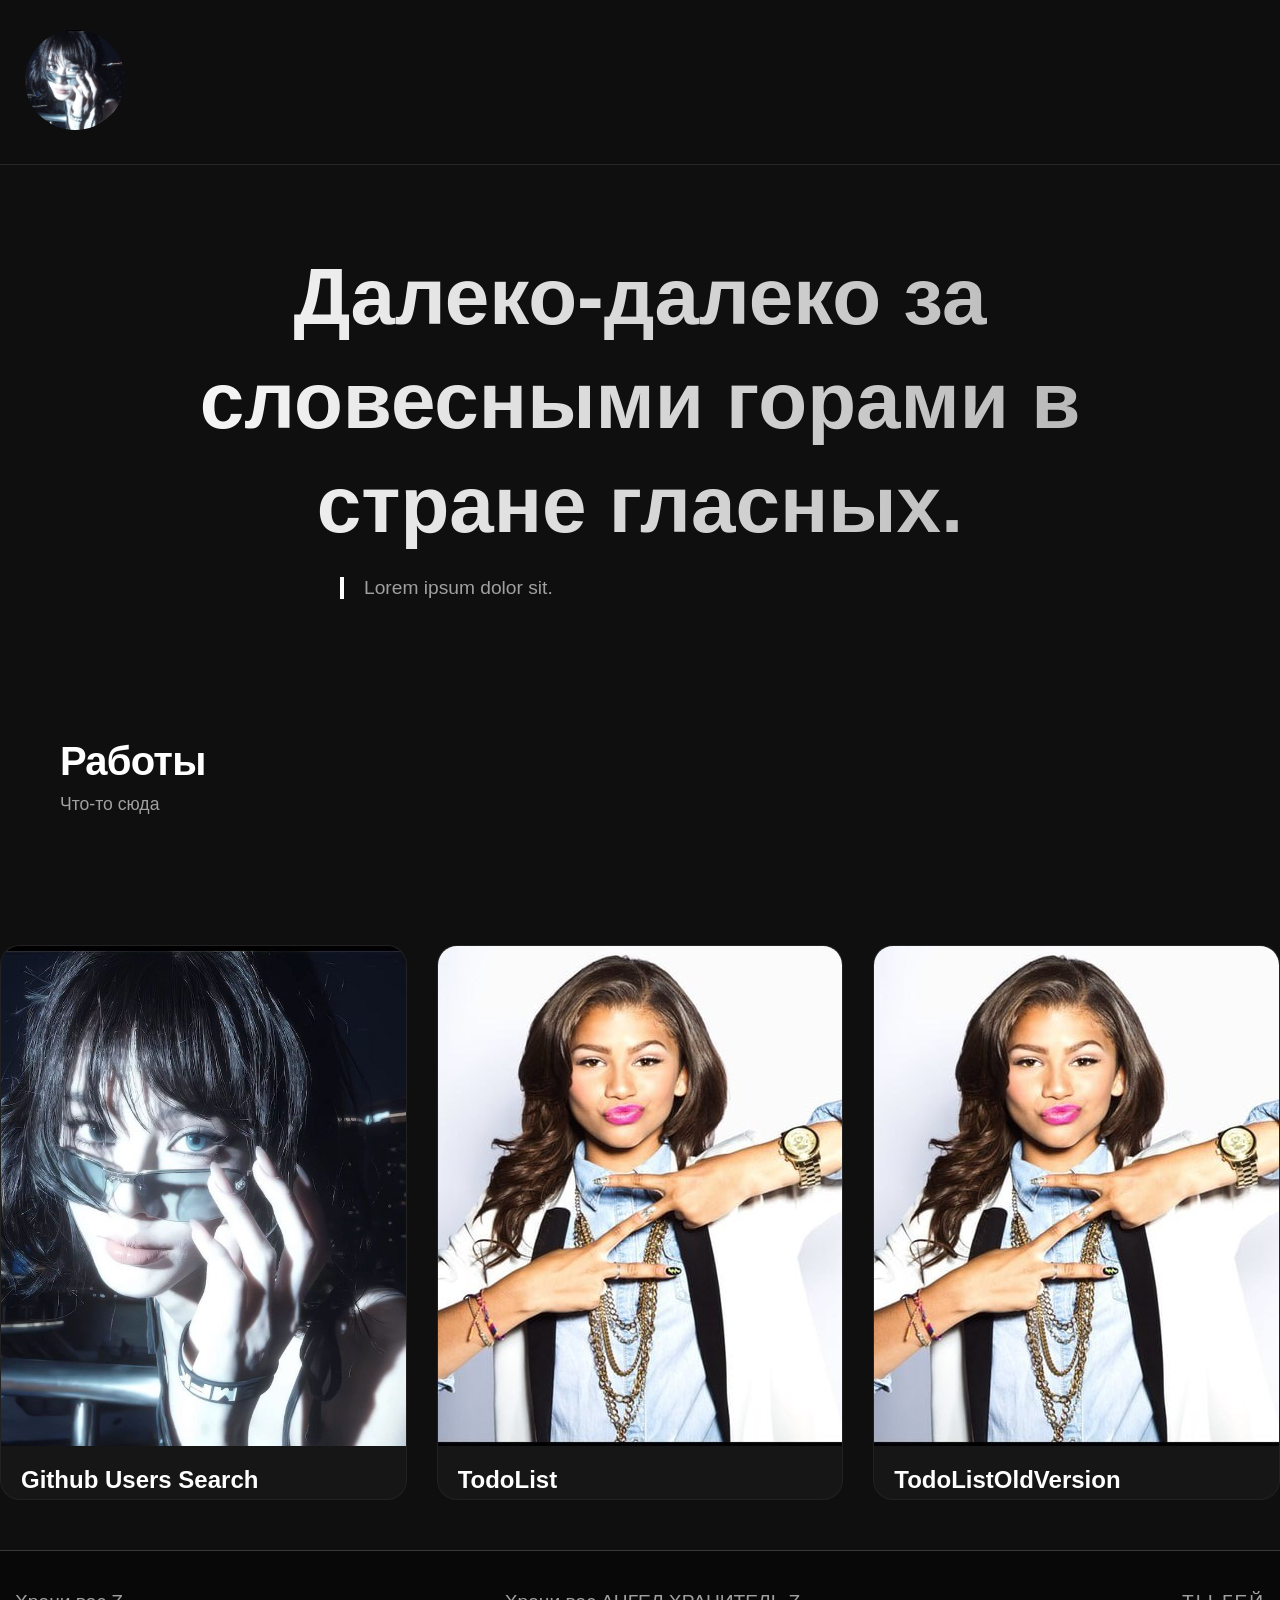
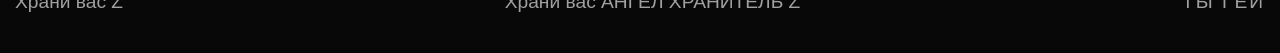
==== adventure1/index.html @ 6937dbf3 "portfolio-add" ====
<!DOCTYPE html>
<html lang="en">

<head>
    <meta charset="UTF-8">
    <meta name="viewport" content="width=device-width, initial-scale=1.0">
    <link rel="stylesheet" href="style/style.css">
    <title>Document</title>
</head>

<body>
    <header class="header">
        <div class="logoContainer">
            <div class="logo">
                <img src="img/logo.jpg" alt="logo" class="logoImg">
            </div>
        </div>
    </header>
    <main>
        <section class="title">
            <div class="container">
                <h1 class="textContainer">Далеко-далеко за словесными горами в стране гласных.</h1>
                <p class="textInfo">Lorem ipsum dolor sit.</p>
            </div>
        </section>

        <section class="works">
            <div class="container">
                <h2 class="worksTitle">Работы</h2>
                <p class="worksDiscription">Что-то сюда</p>
            </div>
        </section>

        <div class="worksJS">
            <!-- 1ая работа -->
            <a href="Github users/index.html" class="work-card">
                <div class="workCardImage">
                    <img src="img/logo.jpg" alt="GitHubSearch">
                </div>
                <h3 class="wordCardTitle">Github Users Search</h3>
            </a>
            <!-- 2ая работа -->
            <a href="todoAppOOP/index.html" class="work-card">
                <div class="workCardImage">
                    <img src="img/Z.jpg" alt="TodoList">
                </div>
                <h3 class="wordCardTitle">TodoList</h3>
            </a>
            <!-- 3ая -->
            <a href="todo1v/index.html" class="work-card" >
                <div class="workCardImage">
                    <img src="img/Z.jpg" alt="TodoListOld">
                </div>
                <h3 class="wordCardTitle">TodoListOldVersion</h3>
            </a>
        </div>
    </main>
    <footer class="footer">
        <div class="footerContainer">
            <p class="footerCopy">Храни вас Z</p>
            <p class="footerCopy">Храни вас АНГЕЛ ХРАНИТЕЛЬ Z </p>
            <p class="footerText">ТЫ ГЕЙ</p>
        </div>
    </footer>
</body>

</html>
---- adventure1/style/style.css ----
* {
    margin: 0;
    padding: 0;
    box-sizing: border-box;
}


body {
    font-family: sans-serif;
    background-color: #0f0f0f;
    color: #ffffff;
}


/* Шапка */
.header {
    padding: 30px 0;
    border-bottom: 1px solid rgb(255, 255, 255, 0.1);
    background-color: rgba(15, 15, 15, 0.877);
    backdrop-filter: blur(5px);
    position: sticky;
    top: 0;
    z-index: 10;
}

.container {
    max-width: 1200px;
    margin: 0 auto;
    padding: 0 20px;
}

.logoContainer {
    display: flex;
    justify-content: space-between;
    align-items: center;
}

.logoImg {
    height: 100px;
    width: 100px;
    object-fit: cover;
    border-radius: 50%;
    margin-left: 25px;
}

/* Главная страница */

.title {
    padding: 80px 0 60px 0;
    text-align: center;
}

.textContainer {
    font-size: clamp(2.5rem, 8vw, 5rem);
    line-height: 1.3;
    margin-bottom: 20px;
    background: linear-gradient(to right, #fff, #b0b0b0);
    color: transparent;
    background-clip: text;
}

.textInfo {
    font-size: 1.2rem;
    color: #a0a0a0;
    max-width: 600px;
    margin: 0 auto;
    border-left: 4px solid #fff;
    padding-left: 20px;
    text-align: left;
}

/* Работы */
.works {
    padding: 80px 0;
}

.worksTitle {
    font-size: 2.5rem;
    font-weight: 600;
    margin-bottom: 10px;
    letter-spacing: -0.02em;
}

.worksDiscription {
    font-size: 1.1rem;
    color: #a0a0a0;
    margin-bottom: 50px;
    max-width: 500px;
}

.worksJS {
    display: grid;
    gap: 30px;
    grid-template-columns: repeat(auto-fit, minmax(300px, 1fr));
}

.work-card {
    display: block;
    text-decoration: none;
    color: white;
    background-color: #161616;
    border-radius: 20px;
    overflow: hidden;
    transition: transform 0.3s ease, box-shadow 0.3s ease;
    border: 1px solid rgba(255, 255, 255, 0.05);
}

.work-card:hover {
    transform: translateY(-8px);
    box-shadow: 0 20px 40px rgba(0, 0, 0, 0.5);
    border-color: rgba(255, 255, 255, 0.2);
}

.workCardImage {
    width: 100%;
    height: 500px;
    /* Фиксированная высота */
    overflow: hidden;
}

.workCardImage img {
    width: 100%;
    height: 100%;
    object-fit: cover;
    /* Обрезает изображение, чтобы заполнить контейнер */
    transition: transform 0.5s ease;
    display: block;
}

.workCardImage:hover .workCardImage img {
    transform: scale(1.05);
}

.wordCardTitle {
    font-size: 1.5rem;
    font-weight: 600;
    padding: 20px 20px 5px 20px;
}

.wordCardDesk {
    font-size: 0.95rem;
    color: #b0b0b0;
    padding: 0 20px 20px 20px;
}

/* footer */

.footer {
    margin-top: 50px;
    padding: 40px 0;
    border-top: 1px solid rgba(255, 255, 255, 0.2);
    background-color: #080808;
}

.footerContainer {
    display: flex;
    justify-content: space-between;
    align-items: center;
    color: #a0a0a0;
    padding: 0 15px;
}

.footerCopy {
    font-size: 1.2rem;
}

.footerText {
    font-size: 1.2rem;
    text-transform: uppercase;
    letter-spacing: 2px;
}
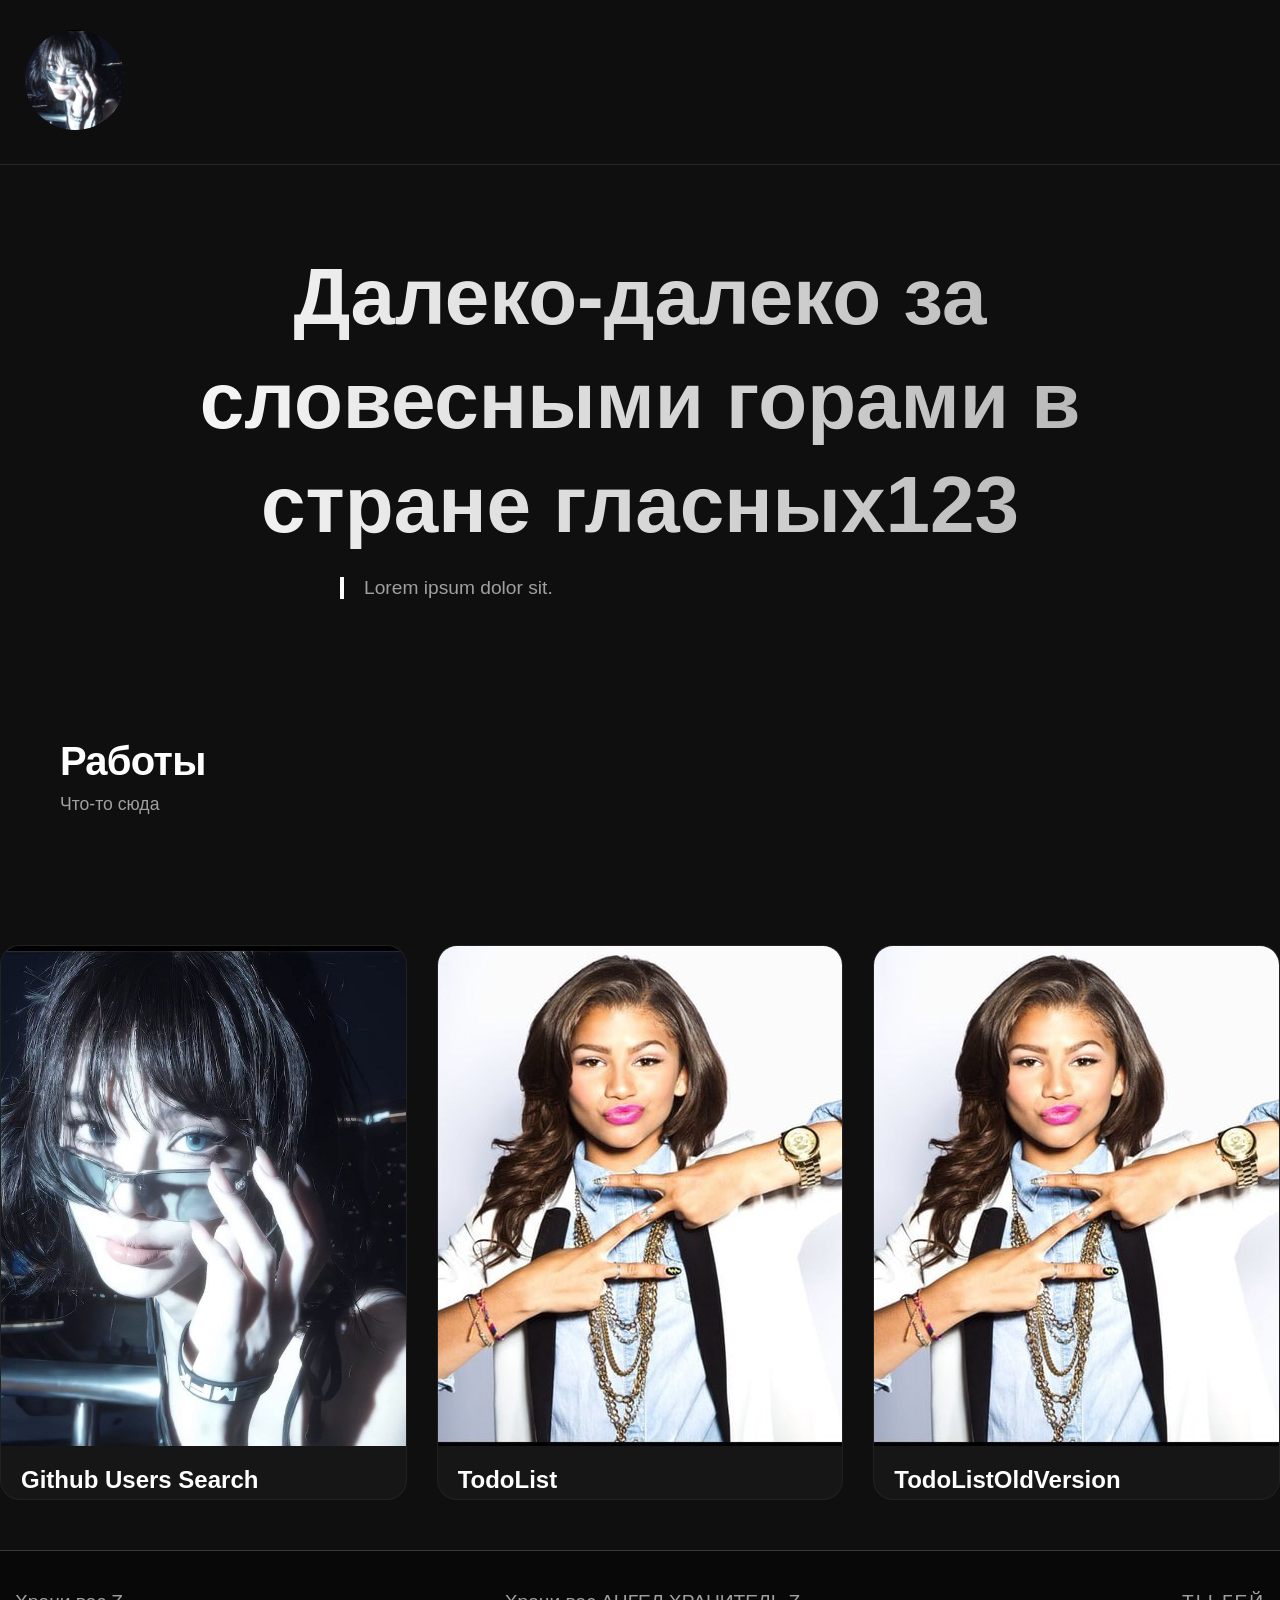
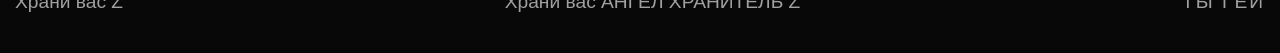
==== commit 88eea224: "add-123" ====
--- a/adventure1/index.html
+++ b/adventure1/index.html
@@ -19,7 +19,7 @@
     <main>
         <section class="title">
             <div class="container">
-                <h1 class="textContainer">Далеко-далеко за словесными горами в стране гласных.</h1>
+                <h1 class="textContainer">Далеко-далеко за словесными горами в стране гласных123</h1>
                 <p class="textInfo">Lorem ipsum dolor sit.</p>
             </div>
         </section>
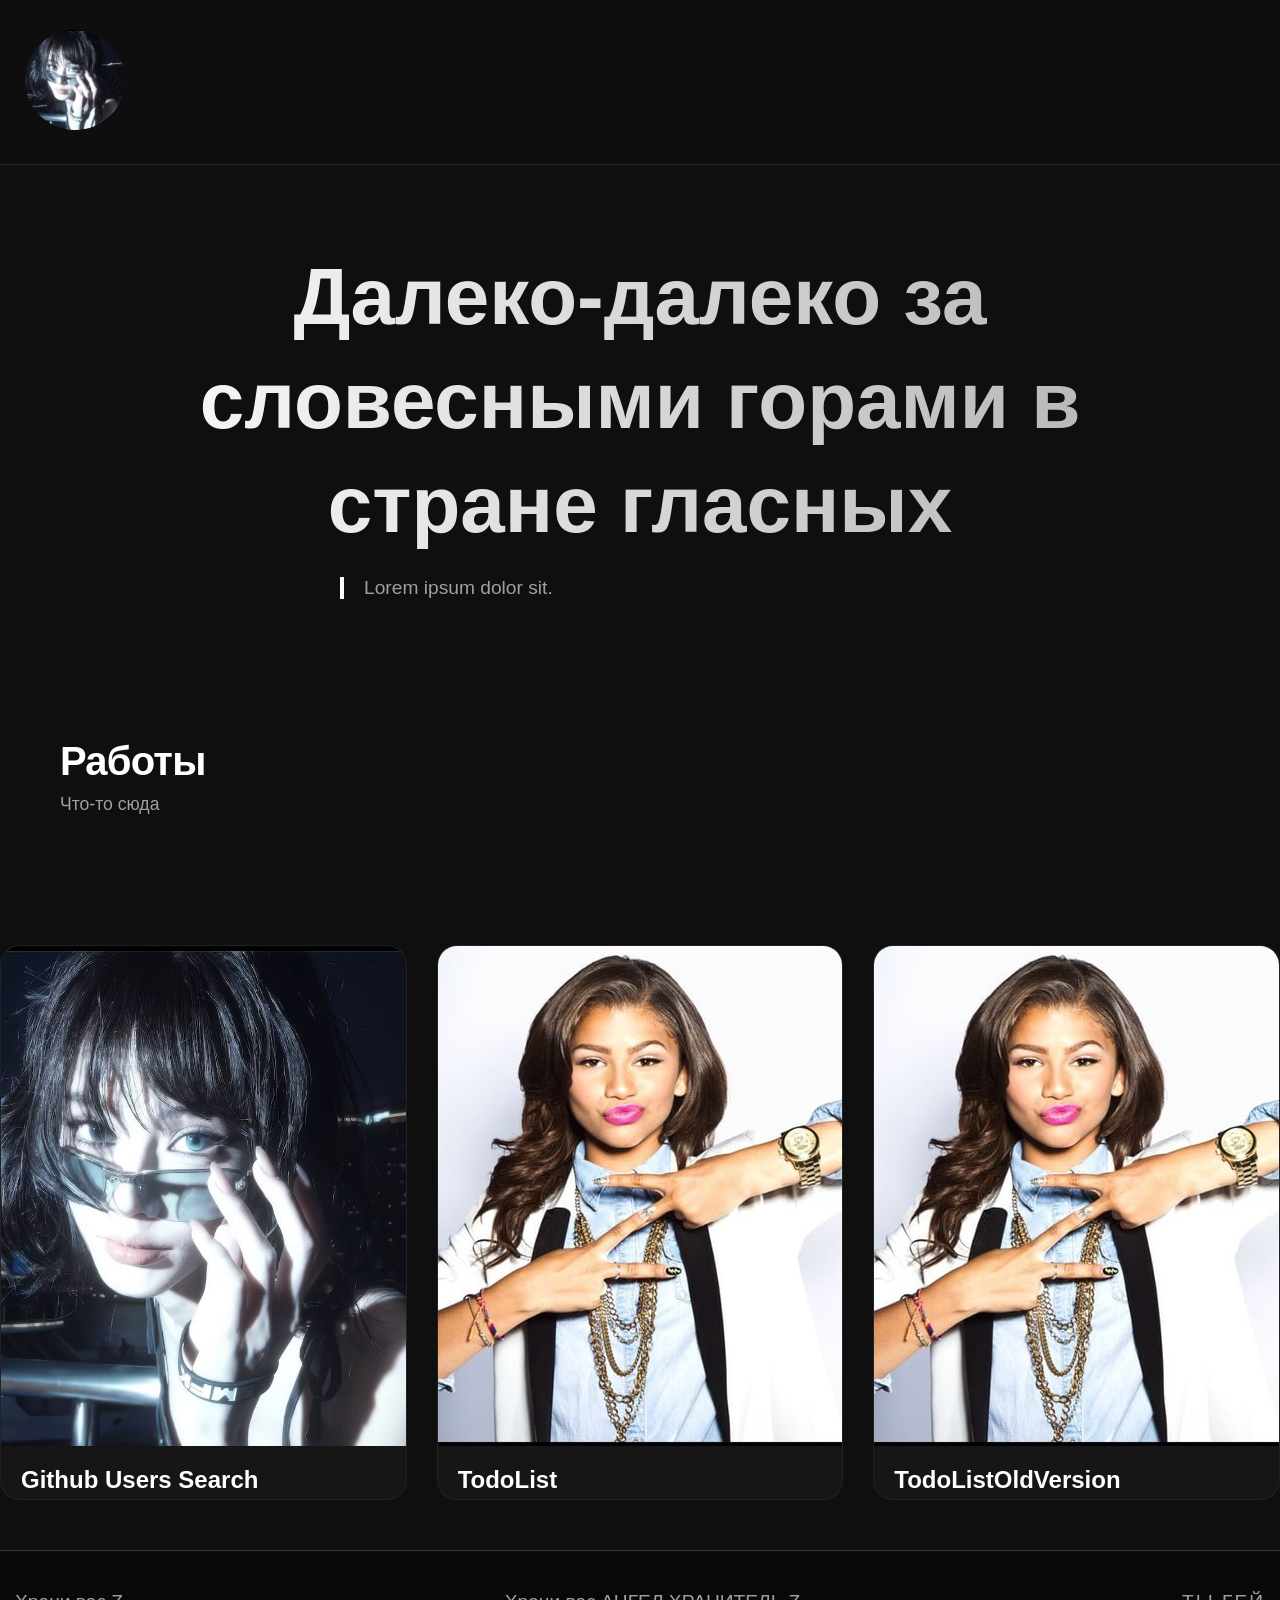
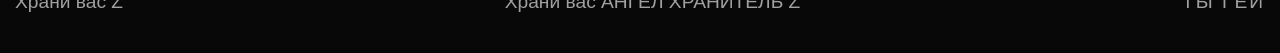
==== commit fbee9e49: "delete-123" ====
--- a/adventure1/index.html
+++ b/adventure1/index.html
@@ -19,7 +19,7 @@
     <main>
         <section class="title">
             <div class="container">
-                <h1 class="textContainer">Далеко-далеко за словесными горами в стране гласных123</h1>
+                <h1 class="textContainer">Далеко-далеко за словесными горами в стране гласных</h1>
                 <p class="textInfo">Lorem ipsum dolor sit.</p>
             </div>
         </section>
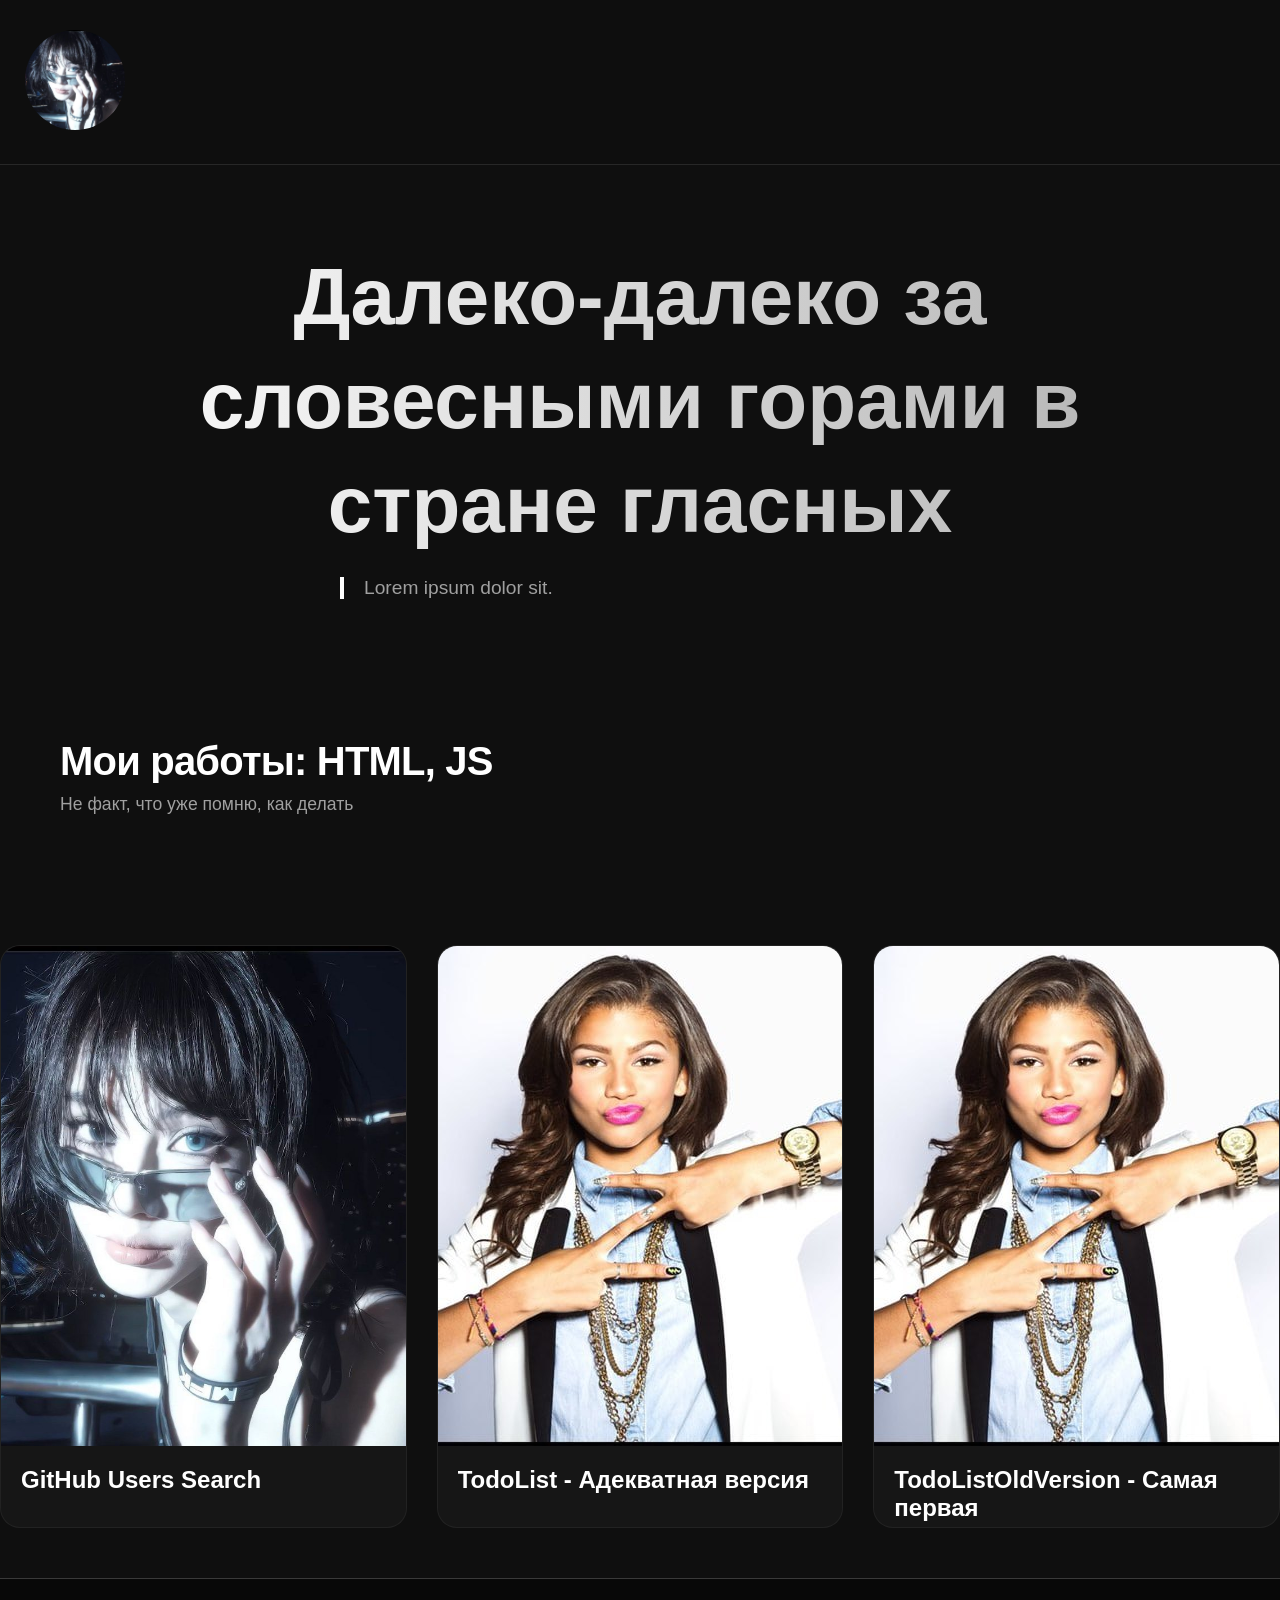
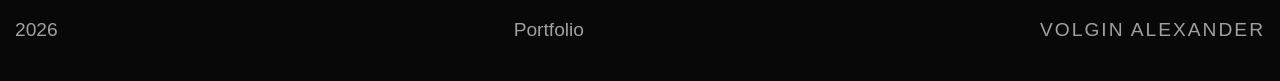
==== commit 5fb6a314: "Добавил-адекватные-слова" ====
--- a/adventure1/index.html
+++ b/adventure1/index.html
@@ -5,7 +5,7 @@
     <meta charset="UTF-8">
     <meta name="viewport" content="width=device-width, initial-scale=1.0">
     <link rel="stylesheet" href="style/style.css">
-    <title>Document</title>
+    <title>Portfolio</title>
 </head>
 
 <body>
@@ -26,8 +26,8 @@
 
         <section class="works">
             <div class="container">
-                <h2 class="worksTitle">Работы</h2>
-                <p class="worksDiscription">Что-то сюда</p>
+                <h2 class="worksTitle">Мои работы: HTML, JS</h2>
+                <p class="worksDiscription">Не факт, что уже помню, как делать</p>
             </div>
         </section>
 
@@ -37,29 +37,29 @@
                 <div class="workCardImage">
                     <img src="img/logo.jpg" alt="GitHubSearch">
                 </div>
-                <h3 class="wordCardTitle">Github Users Search</h3>
+                <h3 class="wordCardTitle">GitHub Users Search</h3>
             </a>
             <!-- 2ая работа -->
             <a href="todoAppOOP/index.html" class="work-card">
                 <div class="workCardImage">
                     <img src="img/Z.jpg" alt="TodoList">
                 </div>
-                <h3 class="wordCardTitle">TodoList</h3>
+                <h3 class="wordCardTitle">TodoList - Адекватная версия</h3>
             </a>
             <!-- 3ая -->
             <a href="todo1v/index.html" class="work-card" >
                 <div class="workCardImage">
                     <img src="img/Z.jpg" alt="TodoListOld">
                 </div>
-                <h3 class="wordCardTitle">TodoListOldVersion</h3>
+                <h3 class="wordCardTitle">TodoListOldVersion - Самая первая</h3>
             </a>
         </div>
     </main>
     <footer class="footer">
         <div class="footerContainer">
-            <p class="footerCopy">Храни вас Z</p>
-            <p class="footerCopy">Храни вас АНГЕЛ ХРАНИТЕЛЬ Z </p>
-            <p class="footerText">ТЫ ГЕЙ</p>
+            <p class="footerCopy">2026</p>
+            <p class="footerCopy">Portfolio</p>
+            <p class="footerText">Volgin Alexander</p>
         </div>
     </footer>
 </body>
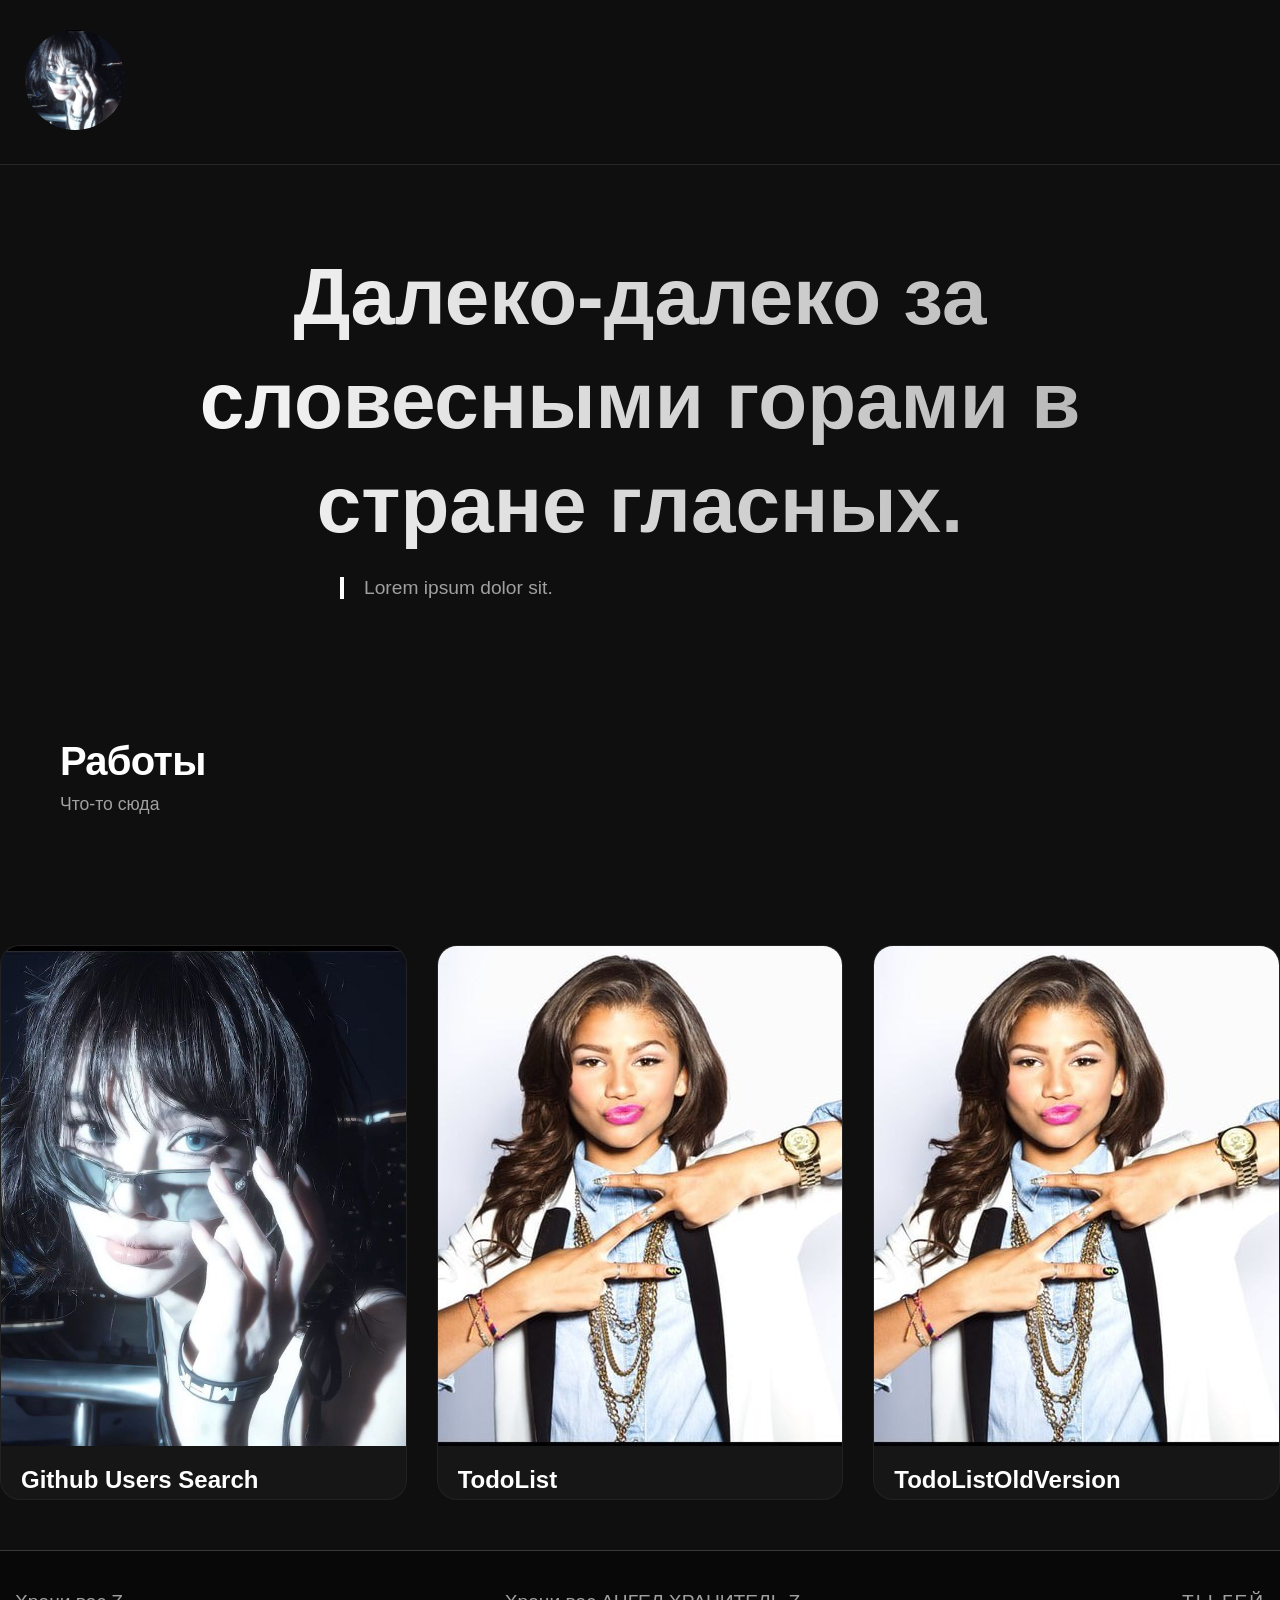
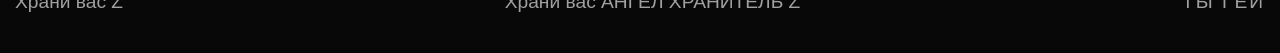
==== commit f0da0468: "Добавлен-калькулятор-и-интеграция" ====
--- a/adventure1/index.html
+++ b/adventure1/index.html
@@ -5,7 +5,7 @@
     <meta charset="UTF-8">
     <meta name="viewport" content="width=device-width, initial-scale=1.0">
     <link rel="stylesheet" href="style/style.css">
-    <title>Portfolio</title>
+    <title>Document</title>
 </head>
 
 <body>
@@ -19,15 +19,15 @@
     <main>
         <section class="title">
             <div class="container">
-                <h1 class="textContainer">Далеко-далеко за словесными горами в стране гласных</h1>
+                <h1 class="textContainer">Далеко-далеко за словесными горами в стране гласных.</h1>
                 <p class="textInfo">Lorem ipsum dolor sit.</p>
             </div>
         </section>
 
         <section class="works">
             <div class="container">
-                <h2 class="worksTitle">Мои работы: HTML, JS</h2>
-                <p class="worksDiscription">Не факт, что уже помню, как делать</p>
+                <h2 class="worksTitle">Работы</h2>
+                <p class="worksDiscription">Что-то сюда</p>
             </div>
         </section>
 
@@ -37,29 +37,29 @@
                 <div class="workCardImage">
                     <img src="img/logo.jpg" alt="GitHubSearch">
                 </div>
-                <h3 class="wordCardTitle">GitHub Users Search</h3>
+                <h3 class="wordCardTitle">Github Users Search</h3>
             </a>
             <!-- 2ая работа -->
             <a href="todoAppOOP/index.html" class="work-card">
                 <div class="workCardImage">
                     <img src="img/Z.jpg" alt="TodoList">
                 </div>
-                <h3 class="wordCardTitle">TodoList - Адекватная версия</h3>
+                <h3 class="wordCardTitle">TodoList</h3>
             </a>
             <!-- 3ая -->
-            <a href="todo1v/index.html" class="work-card" >
+            <a href="calculator/index.html" class="work-card" >
                 <div class="workCardImage">
                     <img src="img/Z.jpg" alt="TodoListOld">
                 </div>
-                <h3 class="wordCardTitle">TodoListOldVersion - Самая первая</h3>
+                <h3 class="wordCardTitle">TodoListOldVersion</h3>
             </a>
         </div>
     </main>
     <footer class="footer">
         <div class="footerContainer">
-            <p class="footerCopy">2026</p>
-            <p class="footerCopy">Portfolio</p>
-            <p class="footerText">Volgin Alexander</p>
+            <p class="footerCopy">Храни вас Z</p>
+            <p class="footerCopy">Храни вас АНГЕЛ ХРАНИТЕЛЬ Z </p>
+            <p class="footerText">ТЫ ГЕЙ</p>
         </div>
     </footer>
 </body>
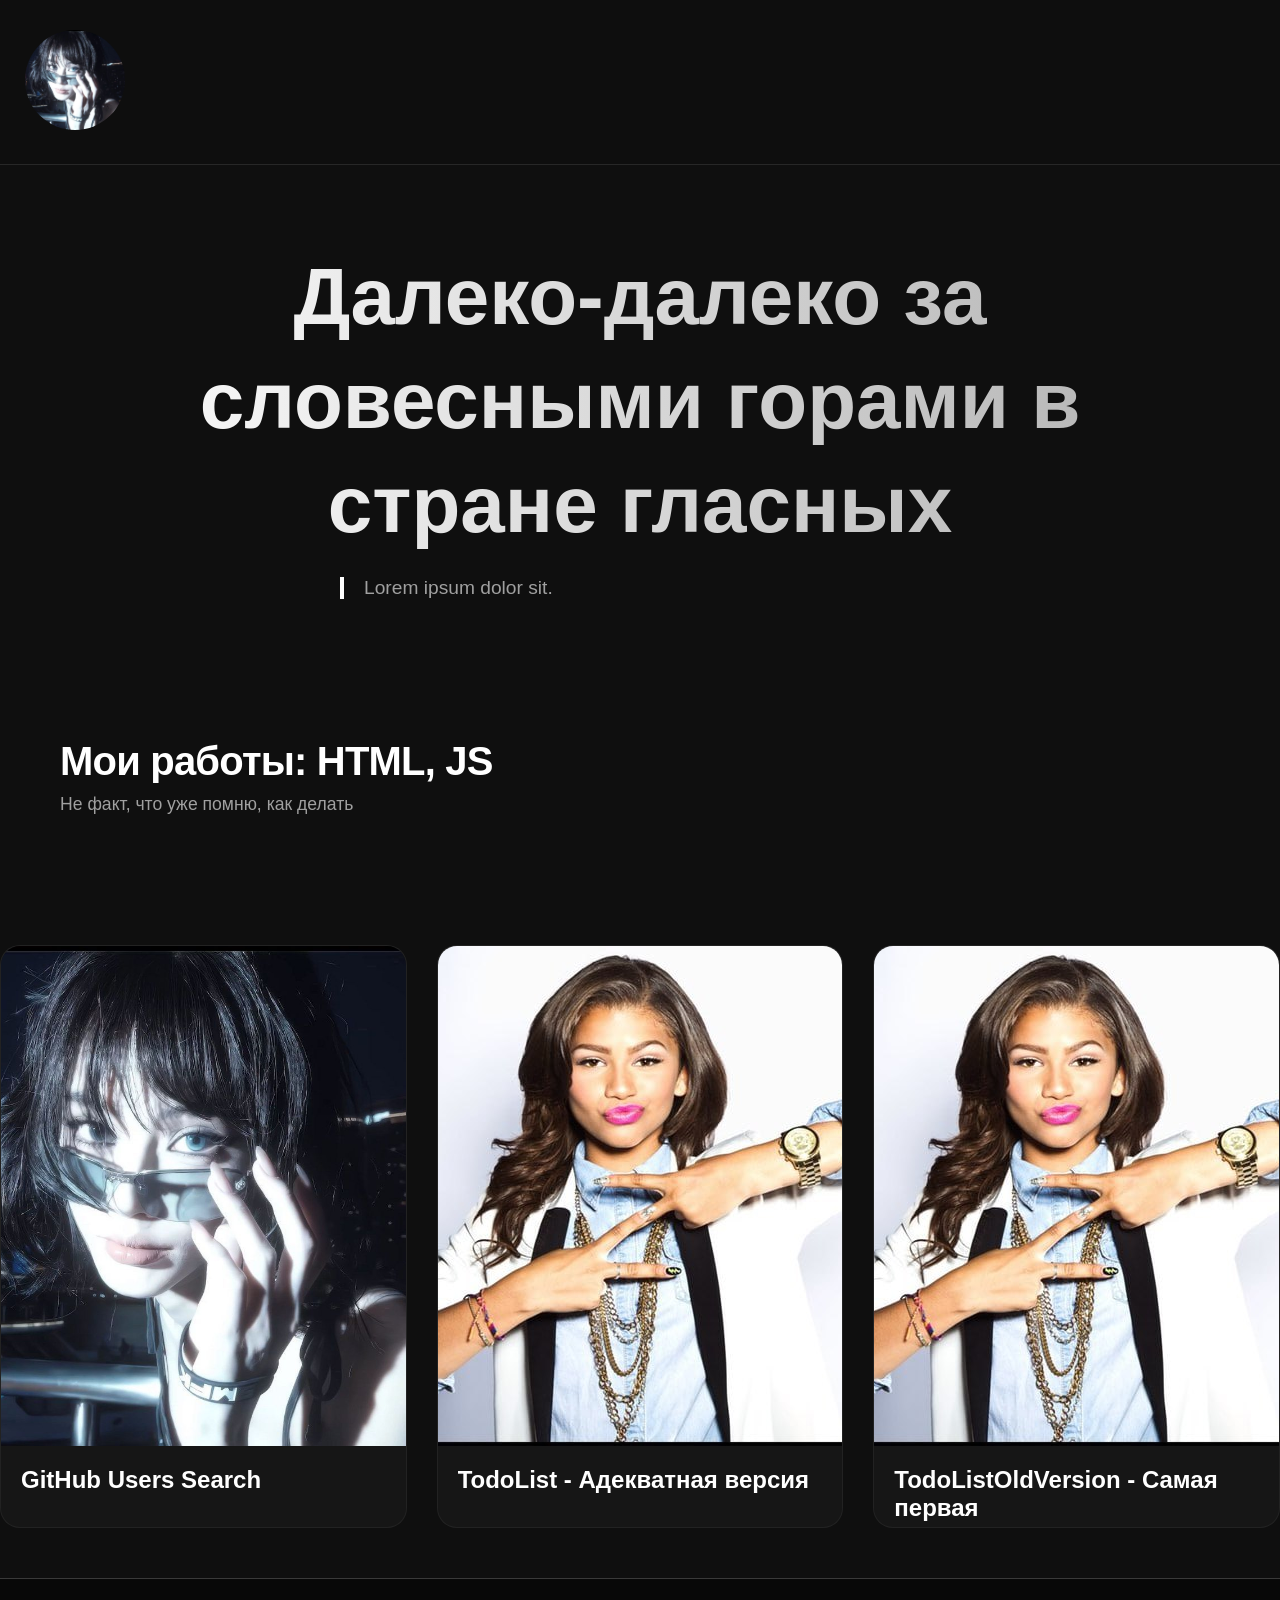
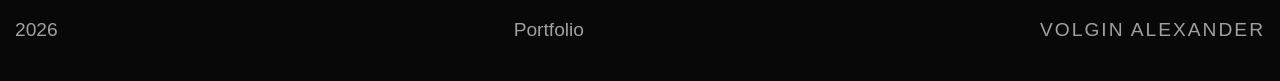
==== commit bdf02880: "Merge branch 'main' of https://github.com/StingAv/portfolio" ====
--- a/adventure1/index.html
+++ b/adventure1/index.html
@@ -5,7 +5,7 @@
     <meta charset="UTF-8">
     <meta name="viewport" content="width=device-width, initial-scale=1.0">
     <link rel="stylesheet" href="style/style.css">
-    <title>Document</title>
+    <title>Portfolio</title>
 </head>
 
 <body>
@@ -19,15 +19,15 @@
     <main>
         <section class="title">
             <div class="container">
-                <h1 class="textContainer">Далеко-далеко за словесными горами в стране гласных.</h1>
+                <h1 class="textContainer">Далеко-далеко за словесными горами в стране гласных</h1>
                 <p class="textInfo">Lorem ipsum dolor sit.</p>
             </div>
         </section>
 
         <section class="works">
             <div class="container">
-                <h2 class="worksTitle">Работы</h2>
-                <p class="worksDiscription">Что-то сюда</p>
+                <h2 class="worksTitle">Мои работы: HTML, JS</h2>
+                <p class="worksDiscription">Не факт, что уже помню, как делать</p>
             </div>
         </section>
 
@@ -37,29 +37,29 @@
                 <div class="workCardImage">
                     <img src="img/logo.jpg" alt="GitHubSearch">
                 </div>
-                <h3 class="wordCardTitle">Github Users Search</h3>
+                <h3 class="wordCardTitle">GitHub Users Search</h3>
             </a>
             <!-- 2ая работа -->
             <a href="todoAppOOP/index.html" class="work-card">
                 <div class="workCardImage">
                     <img src="img/Z.jpg" alt="TodoList">
                 </div>
-                <h3 class="wordCardTitle">TodoList</h3>
+                <h3 class="wordCardTitle">TodoList - Адекватная версия</h3>
             </a>
             <!-- 3ая -->
             <a href="calculator/index.html" class="work-card" >
                 <div class="workCardImage">
                     <img src="img/Z.jpg" alt="TodoListOld">
                 </div>
-                <h3 class="wordCardTitle">TodoListOldVersion</h3>
+                <h3 class="wordCardTitle">TodoListOldVersion - Самая первая</h3>
             </a>
         </div>
     </main>
     <footer class="footer">
         <div class="footerContainer">
-            <p class="footerCopy">Храни вас Z</p>
-            <p class="footerCopy">Храни вас АНГЕЛ ХРАНИТЕЛЬ Z </p>
-            <p class="footerText">ТЫ ГЕЙ</p>
+            <p class="footerCopy">2026</p>
+            <p class="footerCopy">Portfolio</p>
+            <p class="footerText">Volgin Alexander</p>
         </div>
     </footer>
 </body>
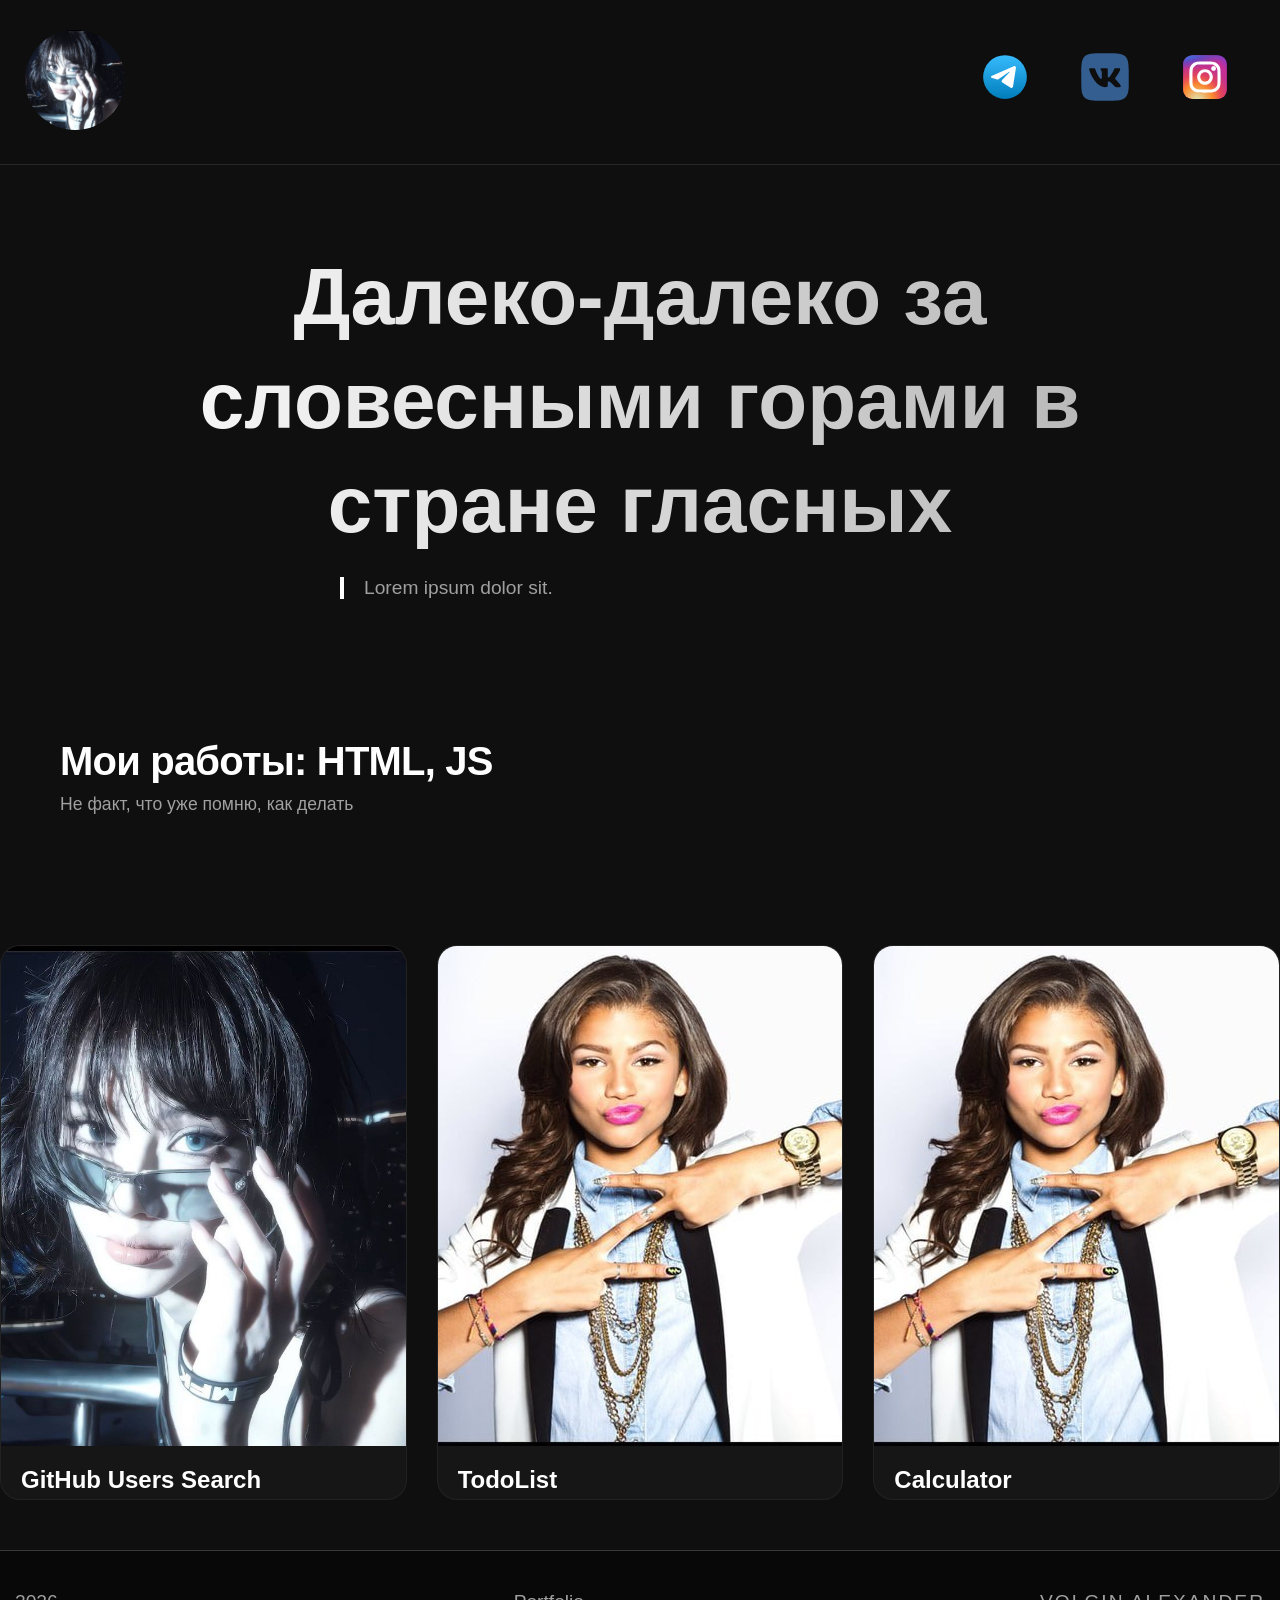
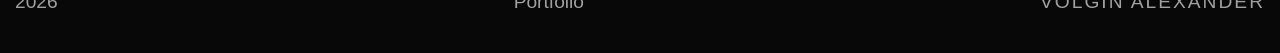
==== commit 2e15177d: "update-githubsearch" ====
--- a/adventure1/index.html
+++ b/adventure1/index.html
@@ -14,6 +14,18 @@
             <div class="logo">
                 <img src="img/logo.jpg" alt="logo" class="logoImg">
             </div>
+        </div>
+
+        <div class="socialLinks">
+            <a href="https://t.me/Sting59" class="socialLink" target="_blank">
+                <img src="img/tg-svg.svg" alt="Telegram" class="socialIcon">
+            </a>
+            <a href="https://vk.com/aavolgin" class="socialLink" target="_blank">
+                <img src="img/vk-svg.svg" alt="VK" class="socialIcon">
+            </a>
+            <a href="https://instagram.com/g59alexander" class="socialLink" target="_blank">
+                <img src="img/inst-svg.svg" alt="Instagram" class="socialIcon">
+            </a>
         </div>
     </header>
     <main>
@@ -44,14 +56,14 @@
                 <div class="workCardImage">
                     <img src="img/Z.jpg" alt="TodoList">
                 </div>
-                <h3 class="wordCardTitle">TodoList - Адекватная версия</h3>
+                <h3 class="wordCardTitle">TodoList</h3>
             </a>
             <!-- 3ая -->
-            <a href="calculator/index.html" class="work-card" >
+            <a href="calculator/index.html" class="work-card">
                 <div class="workCardImage">
                     <img src="img/Z.jpg" alt="TodoListOld">
                 </div>
-                <h3 class="wordCardTitle">TodoListOldVersion - Самая первая</h3>
+                <h3 class="wordCardTitle">Calculator</h3>
             </a>
         </div>
     </main>
--- a/adventure1/style/style.css
+++ b/adventure1/style/style.css
@@ -20,7 +20,8 @@
     backdrop-filter: blur(5px);
     position: sticky;
     top: 0;
-    z-index: 10;
+    display: flex;
+    justify-content: space-between;
 }
 
 .container {
@@ -33,6 +34,33 @@
     display: flex;
     justify-content: space-between;
     align-items: center;
+    flex-shrink: 0;
+}
+
+.socialLinks {
+    display: flex;
+    gap: 50px;
+    align-items: center;
+    margin-right: 50px;
+}
+
+.socialLink {
+    display: flex;
+    flex-direction: column;
+    align-items: center;
+    text-decoration: none;
+    color: #ffffff;
+    transition: opacity 0.3s;
+}
+
+.socialLink:hover {
+    opacity: 0.7;
+}
+
+.socialIcon {
+    width: 50px;
+    height: 50px;
+    margin-bottom: 10px;
 }
 
 .logoImg {
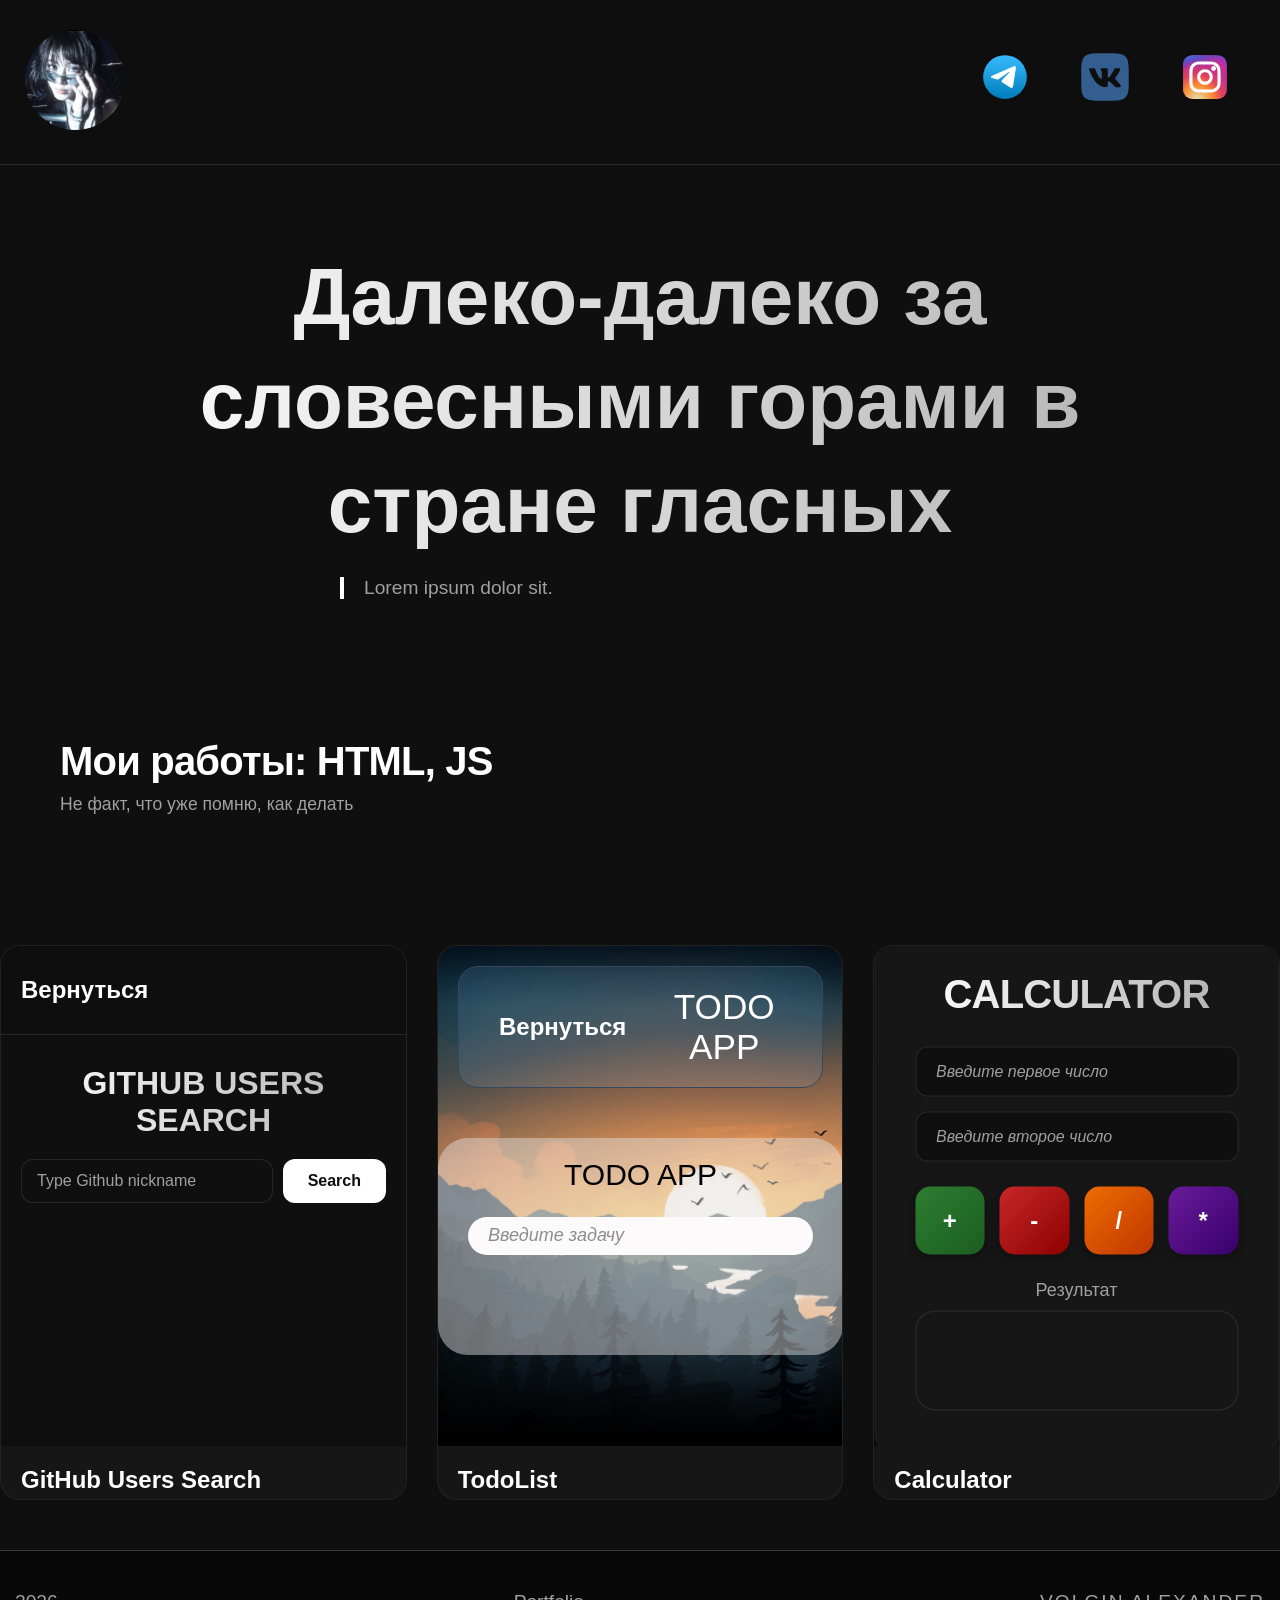
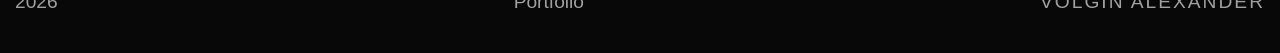
==== commit a5873f53: "add-iframe" ====
--- a/adventure1/index.html
+++ b/adventure1/index.html
@@ -47,21 +47,21 @@
             <!-- 1ая работа -->
             <a href="Github users/index.html" class="work-card">
                 <div class="workCardImage">
-                    <img src="img/logo.jpg" alt="GitHubSearch">
+                    <iframe src="Github users/index.html" frameborder="0" scrolling="no"></iframe>
                 </div>
                 <h3 class="wordCardTitle">GitHub Users Search</h3>
             </a>
             <!-- 2ая работа -->
             <a href="todoAppOOP/index.html" class="work-card">
                 <div class="workCardImage">
-                    <img src="img/Z.jpg" alt="TodoList">
+                    <iframe src="todoAppOOP/index.html" frameborder="0" scrolling="no"></iframe>
                 </div>
                 <h3 class="wordCardTitle">TodoList</h3>
             </a>
             <!-- 3ая -->
             <a href="calculator/index.html" class="work-card">
                 <div class="workCardImage">
-                    <img src="img/Z.jpg" alt="TodoListOld">
+                    <iframe src="calculator/index.html" frameborder="0" scrolling="no"></iframe>
                 </div>
                 <h3 class="wordCardTitle">Calculator</h3>
             </a>
--- a/adventure1/style/style.css
+++ b/adventure1/style/style.css
@@ -171,6 +171,14 @@
     padding: 0 20px 20px 20px;
 }
 
+.workCardImage iframe {
+    width: 100%;
+    height: 500px;
+    border: none;
+    pointer-events: none;
+    /* чтобы iframe не перехватывал клики */
+}
+
 /* footer */
 
 .footer {
